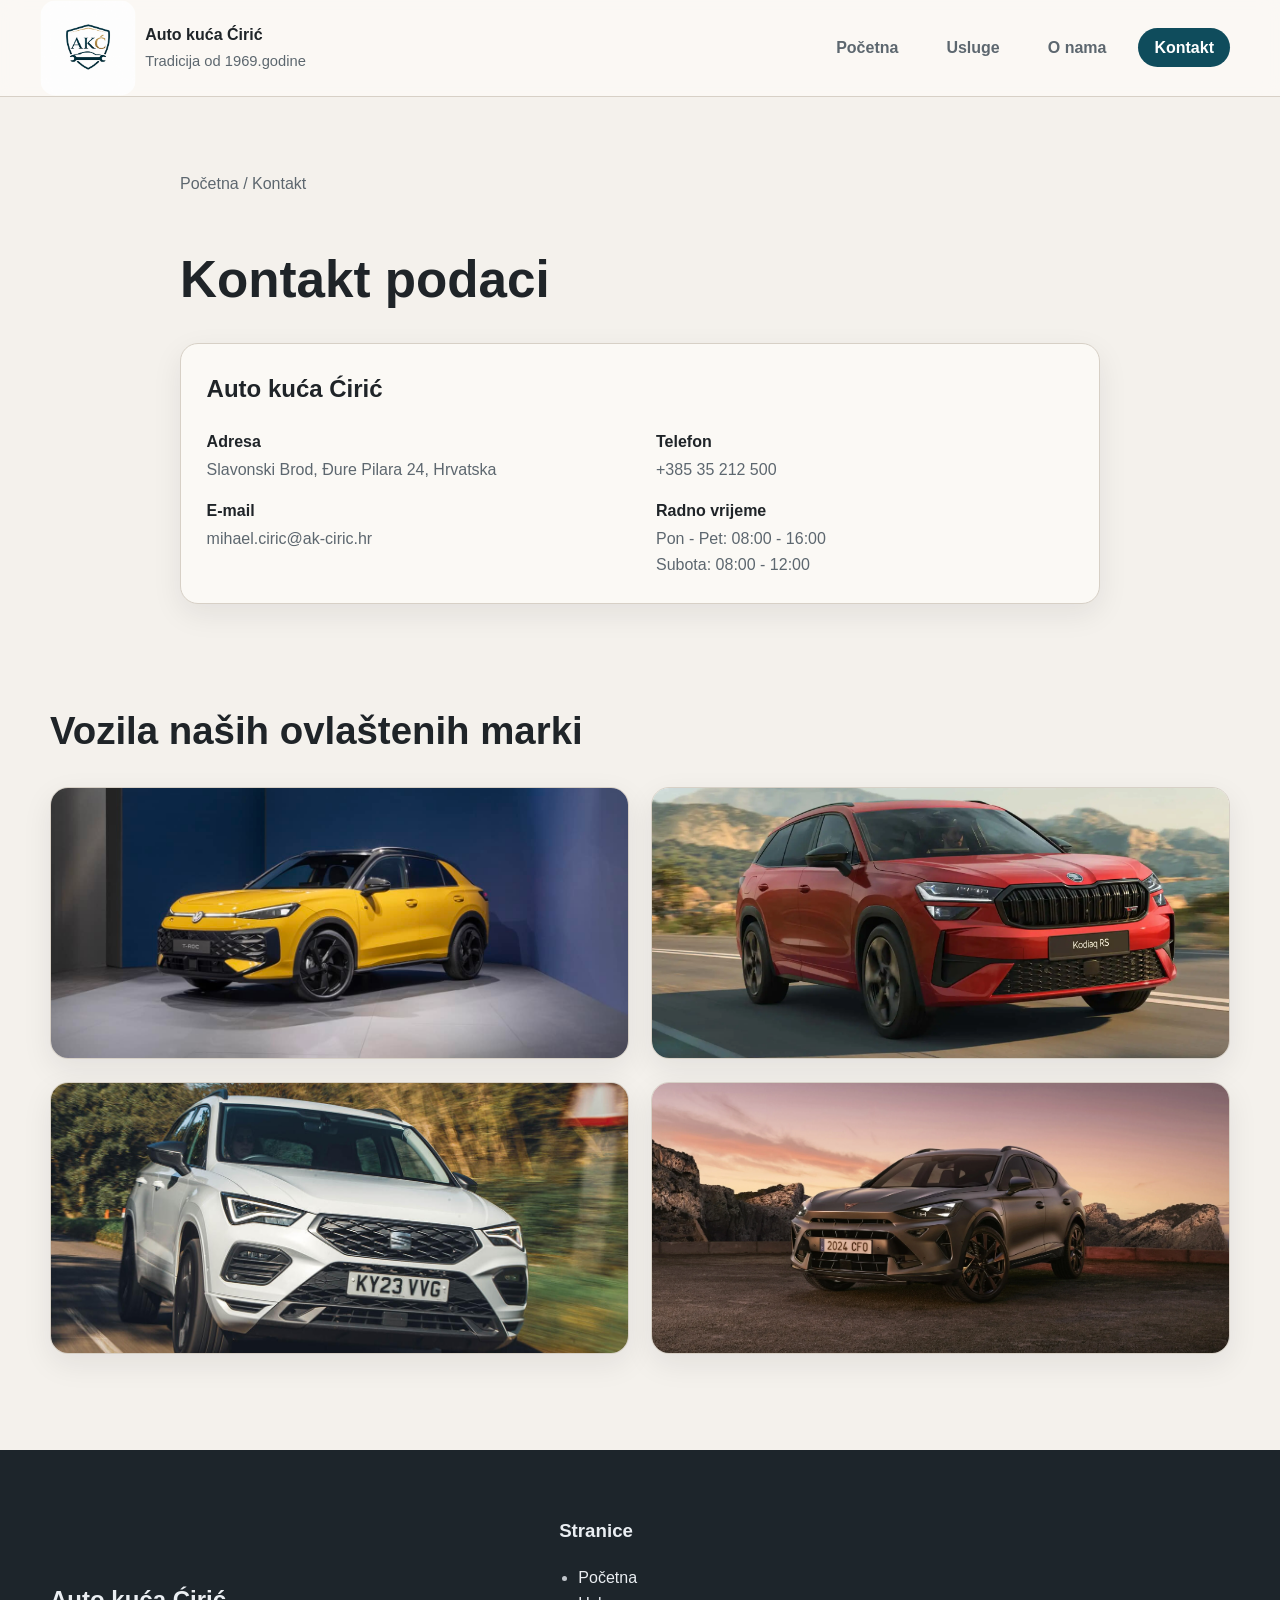
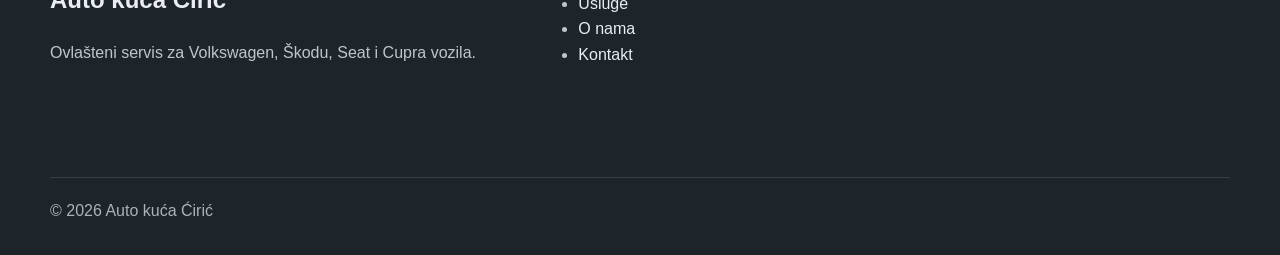
==== kontakt.html @ e88b70a4 "Add files via upload" ====
<!DOCTYPE html>
<html lang="hr">
<head>
  <meta charset="UTF-8">
  <meta name="viewport" content="width=device-width, initial-scale=1.0">
  <title>Kontakt | Auto kuća Ćirić</title>
  <link rel="stylesheet" href="css/style.css">
  <style>
    .site-logo {
      width: 76px;
      height: 76px;
      object-fit: contain;
      display: block;
      border-radius: 12px;
      flex: 0 0 76px;
      transform: scale(1.25);
      transform-origin: center;
    }

    .topbar {
      min-height: 96px;
    }

    .logo-wrap {
      gap: 1.2rem;
    }
  </style>
  <style>
    .contact-start {
    max-width: 920px;
    margin: 0 auto;
  }

  .contact-main-card {
    margin-top: 1.4rem;
    display: grid;
    grid-template-columns: repeat(2, minmax(0, 1fr));
    gap: 1rem 2rem;
    padding: 1.6rem;
  }

  .contact-main-card h2 {
    grid-column: 1 / -1;
    margin: 0 0 0.3rem;
  }

  .contact-main-card p {
    margin: 0;
    color: var(--muted);
  }

  .contact-main-card strong {
    color: var(--text);
    display: block;
    margin-bottom: 0.15rem;
  }

  .vehicle-gallery {
    display: grid;
    grid-template-columns: repeat(2, minmax(0, 1fr));
    gap: 1.4rem;
  }

  .vehicle-card {
    overflow: hidden;
    background: var(--surface);
    border: 1px solid var(--line);
    border-radius: var(--radius);
    box-shadow: var(--shadow);
    margin: 0;
  }

  .vehicle-card img {
    width: 100%;
    height: 270px;
    object-fit: cover;
  }

  @media (max-width: 900px) {
    .contact-main-card,
    .vehicle-gallery {
      grid-template-columns: 1fr;
    }

    .contact-main-card {
      text-align: left;
    }

    .vehicle-card img {
      height: 220px;
    }
  }
    
  </style>
  
</head>
<body>
  <a class="skip-link" href="#glavni-sadrzaj">Preskoči na sadržaj</a>
  <header class="site-header">
    <div class="container topbar">
      <div class="logo-wrap">
        <img class="site-logo" src="pictures/Logo.png" alt="Logo Auto kuća Ćirić" width="76" height="76">
        <div class="brand">
          <strong>Auto kuća Ćirić</strong>
          <span>Tradicija od 1969.godine</span>
        </div>
      </div>
      <button class="nav-toggle" aria-expanded="false" aria-label="Otvori izbornik">Izbornik</button>
      <nav class="main-nav" aria-label="Glavna navigacija">
        <ul>
          <li><a href="index.html">Početna</a></li>
          <li><a href="usluge.html">Usluge</a></li>
          <li><a href="onama.html">O nama</a></li>
          <li><a class="active" href="kontakt.html">Kontakt</a></li>
        </ul>
      </nav>
    </div>
  </header>

  <main id="glavni-sadrzaj">
    <section class="page-hero">
      <div class="container contact-start">
        <p class="breadcrumbs">Početna / Kontakt</p>
        <h1>Kontakt podaci</h1>
        <div class="contact-main-card info-box">
          <h2>Auto kuća Ćirić</h2>
          <p><strong>Adresa</strong>Slavonski Brod, Đure Pilara 24, Hrvatska</p>
          <p><strong>Telefon</strong>+385 35 212 500</p>
          <p><strong>E-mail</strong>mihael.ciric@ak-ciric.hr</p>
          <p><strong>Radno vrijeme</strong>Pon - Pet: 08:00 - 16:00<br>Subota: 08:00 - 12:00</p>
        </div>
      </div>
    </section>

    <section>
      <div class="container">
        <div class="section-head">
          <h2>Vozila naših ovlaštenih marki</h2>
        </div>
        <div class="vehicle-gallery">
          <figure class="vehicle-card">
            <img src="pictures/VW-T-ROC.jpeg" alt="Volkswagen T-Roc" loading="lazy">
          </figure>
          <figure class="vehicle-card">
            <img src="pictures/2025-skoda-kodiaq-rs.webp" alt="Škoda Kodiaq RS" loading="lazy">
          </figure>
          <figure class="vehicle-card">
            <img src="pictures/seat-ateca.jpg" alt="Seat Ateca" loading="lazy">
          </figure>
          <figure class="vehicle-card">
            <img src="pictures/2025-cupra-formentor.webp" alt="Cupra Formentor" loading="lazy">
          </figure>
        </div>
      </div>
    </section>
  </main>

  <footer class="site-footer">
    <div class="container footer-grid footer-grid--clean">
      <section>
        <h2>Auto kuća Ćirić</h2>
        <p>Ovlašteni servis za Volkswagen, Škodu, Seat i Cupra vozila.</p>
      </section>
      <nav aria-label="Podnožje navigacija">
        <h3>Stranice</h3>
        <ul>
          <li><a href="index.html">Početna</a></li>
          <li><a href="usluge.html">Usluge</a></li>
          <li><a href="onama.html">O nama</a></li>
          <li><a href="kontakt.html">Kontakt</a></li>
        </ul>
      </nav>
    </div>
    <div class="container copyright">© 2026 Auto kuća Ćirić</div>
  </footer>
</body>
</html>
---- css/style.css ----
:root {
  --bg: #f4f1ec;
  --surface: #fbf9f5;
  --surface-2: #ece7df;
  --text: #1f2428;
  --muted: #5d676f;
  --line: #d7d0c6;
  --primary: #0f4c5c;
  --primary-dark: #0a3844;
  --accent: #b8860b;
  --success: #3b7a57;
  --error: #a33a2b;
  --white: #ffffff;
  --shadow: 0 10px 30px rgba(20, 30, 40, 0.08);
  --radius: 18px;
  --radius-sm: 12px;
  --max: 1180px;
}

* { box-sizing: border-box; }
html { scroll-behavior: smooth; }

body {
  margin: 0;
  font-family: Arial, Helvetica, sans-serif;
  color: var(--text);
  background: var(--bg);
  line-height: 1.6;
}

img { max-width: 100%; display: block; }
a { color: inherit; text-decoration: none; }
ul { padding-left: 1.2rem; }

.container {
  width: min(100% - 2rem, var(--max));
  margin: 0 auto;
}

.skip-link {
  position: absolute;
  left: -999px;
  top: 0;
  background: var(--primary);
  color: var(--white);
  padding: 0.75rem 1rem;
  z-index: 1000;
}

.skip-link:focus {
  left: 1rem;
  top: 1rem;
}

.site-header {
  position: sticky;
  top: 0;
  z-index: 50;
  background: rgba(251, 249, 245, 0.92);
  backdrop-filter: blur(10px);
  border-bottom: 1px solid var(--line);
}

.topbar {
  display: flex;
  align-items: center;
  justify-content: space-between;
  gap: 1rem;
  min-height: 78px;
}

.logo-wrap {
  display: flex;
  align-items: center;
  gap: 0.9rem;
}

.logo-mark {
  width: 48px;
  height: 48px;
  border-radius: 14px;
  background: linear-gradient(135deg, var(--primary), var(--accent));
  display: grid;
  place-items: center;
  color: var(--white);
  font-weight: 700;
  box-shadow: var(--shadow);
}

.brand strong {
  display: block;
  font-size: 1rem;
}

.brand span {
  color: var(--muted);
  font-size: 0.92rem;
}

.nav-toggle {
  display: none;
  border: 1px solid var(--line);
  background: var(--surface);
  padding: 0.7rem 1rem;
  border-radius: 999px;
}

.main-nav ul {
  display: flex;
  gap: 1rem;
  list-style: none;
  padding: 0;
  margin: 0;
}

.main-nav a {
  padding: 0.7rem 1rem;
  border-radius: 999px;
  color: var(--muted);
  font-weight: 700;
}

.main-nav a:hover,
.main-nav a.active {
  background: var(--primary);
  color: var(--white);
}

.hero {
  padding: 5rem 0 3rem;
  background: linear-gradient(180deg, #f8f5ef 0%, #f4f1ec 100%);
}

.hero-grid,
.two-col,
.cards,
.contact-grid,
.footer-grid,
.stats,
.service-layout,
.about-layout,
.brand-grid {
  display: grid;
  gap: 1.5rem;
}

.hero-grid {
  grid-template-columns: 1fr;
}

.two-col,
.about-layout,
.service-layout,
.contact-grid {
  grid-template-columns: repeat(2, minmax(0, 1fr));
}

.hero-copy h1 {
  font-size: clamp(2.3rem, 5vw, 4.7rem);
  line-height: 1.05;
  margin-bottom: 1rem;
}

.eyebrow {
  display: inline-block;
  margin-bottom: 1rem;
  padding: 0.4rem 0.8rem;
  border-radius: 999px;
  background: rgba(15, 76, 92, 0.1);
  color: var(--primary);
  font-weight: 700;
}

.lead {
  font-size: 1.08rem;
  color: var(--muted);
  max-width: 60ch;
}

.hero-actions {
  display: flex;
  flex-wrap: wrap;
  gap: 1rem;
  margin: 1.6rem 0;
}

.btn {
  display: inline-flex;
  align-items: center;
  justify-content: center;
  min-width: 150px;
  min-height: 48px;
  padding: 0.9rem 1.2rem;
  border-radius: 999px;
  font-weight: 700;
  border: 1px solid transparent;
}

.btn-primary {
  background: var(--primary);
  color: var(--white);
}

.btn-primary:hover {
  background: var(--primary-dark);
}

.btn-secondary {
  background: transparent;
  color: var(--primary);
  border-color: var(--primary);
}

.card,
.info-box,
.table-wrap,
.form-panel,
.contact-card,
.map-panel,
.gallery-figure,
.pricing-note {
  background: var(--surface);
  border: 1px solid var(--line);
  border-radius: var(--radius);
  box-shadow: var(--shadow);
}

.stats {
  grid-template-columns: repeat(3, minmax(0, 1fr));
  margin-top: 1.5rem;
}

.stats .card {
  padding: 1rem;
}

.stats strong {
  display: block;
  font-size: 1.8rem;
  color: var(--primary);
}

section {
  padding: 4rem 0;
}

.section-head {
  margin-bottom: 1.6rem;
}

.section-head h2 {
  font-size: clamp(1.7rem, 3vw, 2.6rem);
  margin: 0 0 0.5rem;
}

.section-head p {
  color: var(--muted);
  max-width: 65ch;
}

.cards {
  grid-template-columns: repeat(3, minmax(0, 1fr));
}

.card {
  padding: 1.4rem;
}

.card h3 {
  margin-top: 0;
}

.card p,
.card li,
.info-box p,
.info-box li,
.contact-card p,
.form-panel p {
  color: var(--muted);
}

.card ul {
  margin: 0.8rem 0 0;
}

.highlight {
  background: var(--primary);
  color: var(--white);
}

.highlight p,
.highlight li {
  color: rgba(255,255,255,0.86);
}

.info-box {
  padding: 1.5rem;
}

.notice {
  padding: 1rem 1.2rem;
  border-left: 4px solid var(--accent);
  background: #fffaf0;
  border-radius: 0 var(--radius-sm) var(--radius-sm) 0;
}

.table-wrap {
  overflow-x: auto;
}

table {
  width: 100%;
  border-collapse: collapse;
}

caption {
  text-align: left;
  font-weight: 700;
  padding: 1rem;
}

th, td {
  padding: 1rem;
  border-bottom: 1px solid var(--line);
  text-align: left;
}

th {
  background: var(--surface-2);
}

tr:hover td {
  background: #f7f4ef;
}

.brand-grid {
  grid-template-columns: repeat(4, minmax(0, 1fr));
}

.brand-badge {
  padding: 1.2rem;
  border-radius: var(--radius-sm);
  text-align: center;
  background: var(--surface);
  border: 1px solid var(--line);
  font-weight: 700;
}

.brand-badge span {
  display: block;
  color: var(--muted);
  font-size: 0.95rem;
  font-weight: 400;
}

.gallery-figure {
  overflow: hidden;
}

.gallery-figure img {
  width: 100%;
  height: 100%;
  object-fit: cover;
}

.gallery-figure figcaption {
  padding: 1rem;
  color: var(--muted);
}

.map-panel iframe {
  width: 100%;
  min-height: 320px;
  border: 0;
  border-radius: var(--radius);
}

.form-panel {
  padding: 1.5rem;
}

.form-row {
  display: grid;
  gap: 0.5rem;
  margin-bottom: 1rem;
}

label {
  font-weight: 700;
}

input, select, textarea {
  width: 100%;
  padding: 0.9rem 1rem;
  border-radius: 12px;
  border: 1px solid #c8c1b6;
  background: var(--white);
}

input:focus, select:focus, textarea:focus {
  outline: 2px solid rgba(15, 76, 92, 0.2);
  border-color: var(--primary);
}

.error-message {
  min-height: 18px;
  color: var(--error);
  font-size: 0.9rem;
}

.form-feedback {
  margin-top: 1rem;
  padding: 1rem;
  border-radius: 14px;
  display: none;
}

.form-feedback.success {
  display: block;
  background: #e8f5ec;
  color: var(--success);
}

.form-feedback.error {
  display: block;
  background: #fdeceb;
  color: var(--error);
}

.subtle {
  color: var(--muted);
  font-size: 0.95rem;
}

.site-footer {
  background: #1d252b;
  color: #eaeef2;
  padding: 3rem 0 2rem;
  margin-top: 2rem;
}

.footer-grid {
  grid-template-columns: 1.5fr 1fr 1fr;
  align-items: start;
}

.site-footer a {
  color: #eaeef2;
}

.site-footer p,
.site-footer li {
  color: rgba(234, 238, 242, 0.8);
}

.socials {
  display: flex;
  gap: 0.8rem;
  flex-wrap: wrap;
}

.socials a {
  padding: 0.7rem 1rem;
  border: 1px solid rgba(255,255,255,0.16);
  border-radius: 999px;
}

.copyright {
  margin-top: 2rem;
  padding-top: 1.2rem;
  border-top: 1px solid rgba(255,255,255,0.12);
  color: rgba(234, 238, 242, 0.7);
}

.page-hero {
  padding: 3.6rem 0 2rem;
}

.page-hero h1 {
  font-size: clamp(2rem, 4vw, 3.5rem);
  margin-bottom: 0.7rem;
}

.breadcrumbs {
  color: var(--muted);
  margin-bottom: 1rem;
}

.small-anchor {
  display: inline-block;
  margin-top: 1rem;
  color: var(--primary);
  font-weight: 700;
}

@media (max-width: 900px) {
  .hero-grid,
  .two-col,
  .about-layout,
  .service-layout,
  .contact-grid,
  .footer-grid,
  .cards,
  .brand-grid,
  .stats {
    grid-template-columns: 1fr;
  }

  .nav-toggle {
    display: inline-flex;
  }

  .main-nav {
    position: absolute;
    left: 0;
    right: 0;
    top: 78px;
    background: var(--surface);
    border-bottom: 1px solid var(--line);
    padding: 1rem;
    display: none;
  }

  .main-nav.open {
    display: block;
  }

  .main-nav ul {
    flex-direction: column;
  }
}
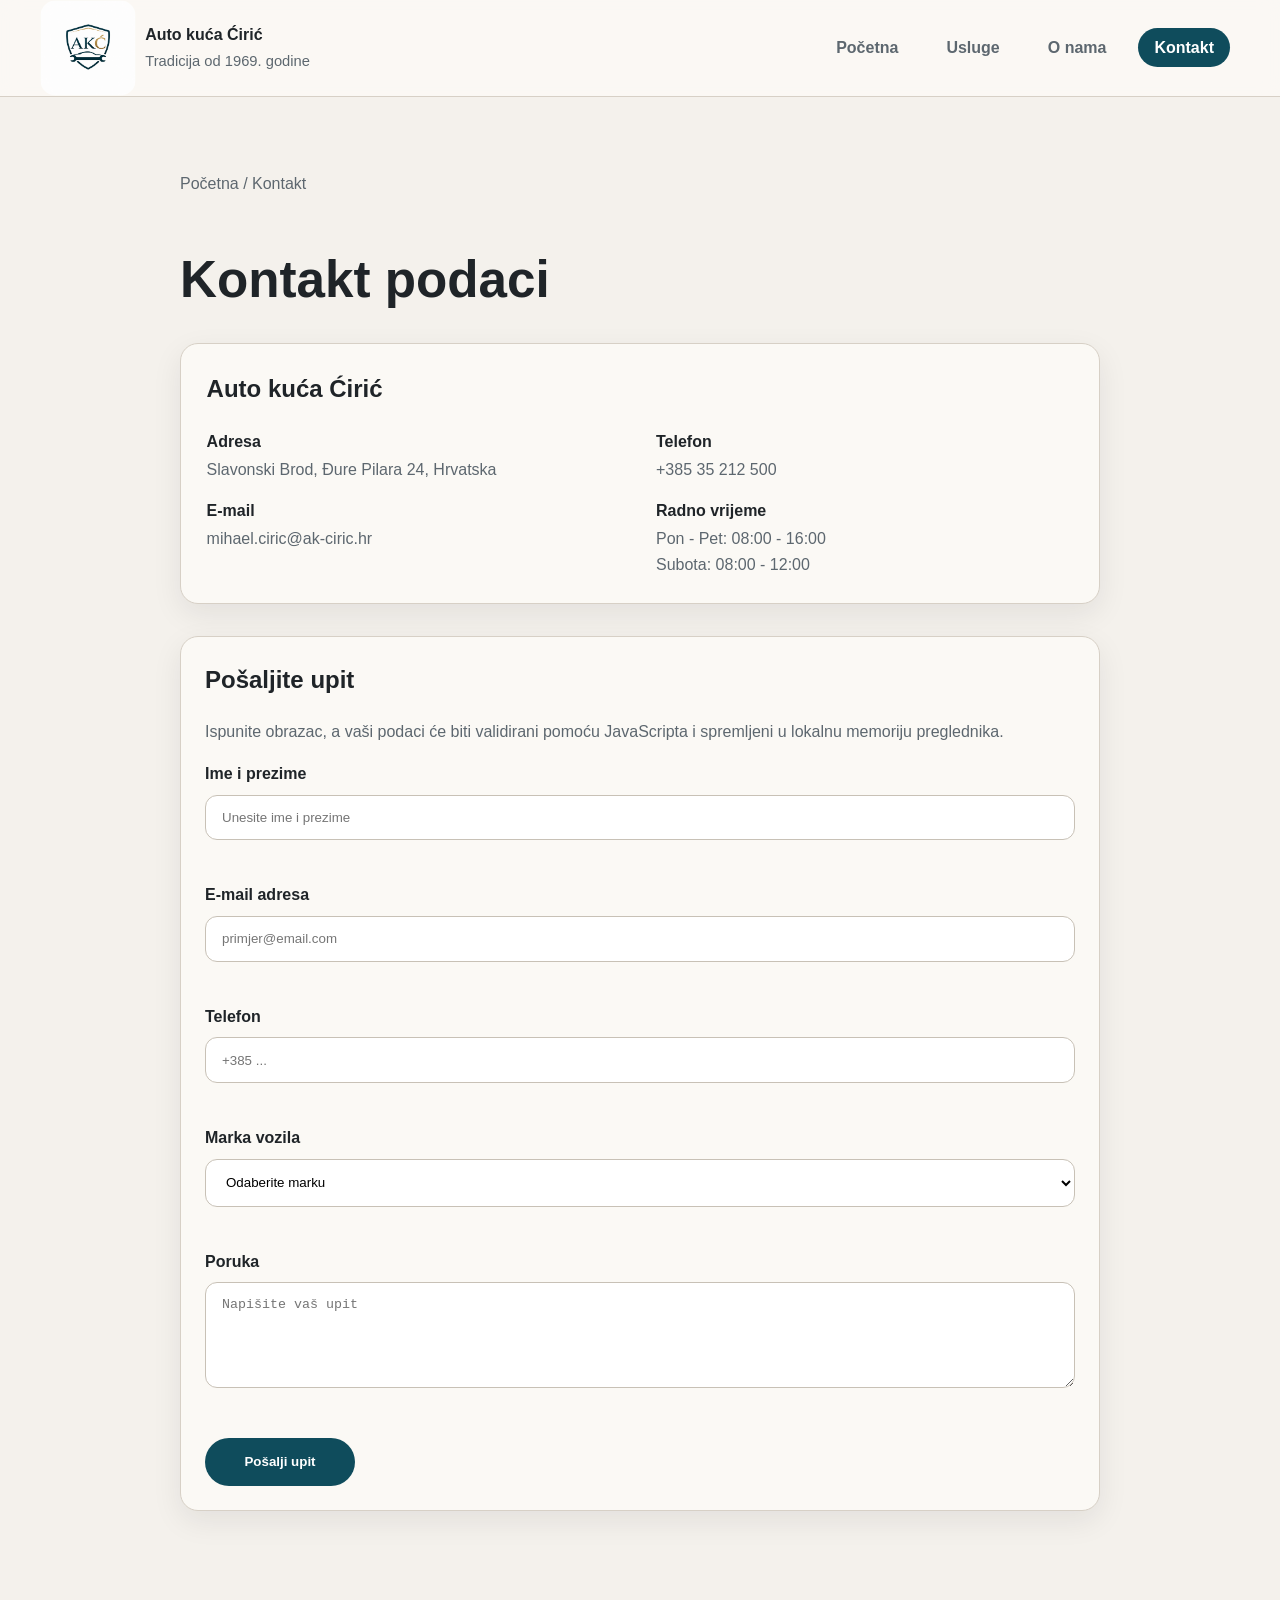
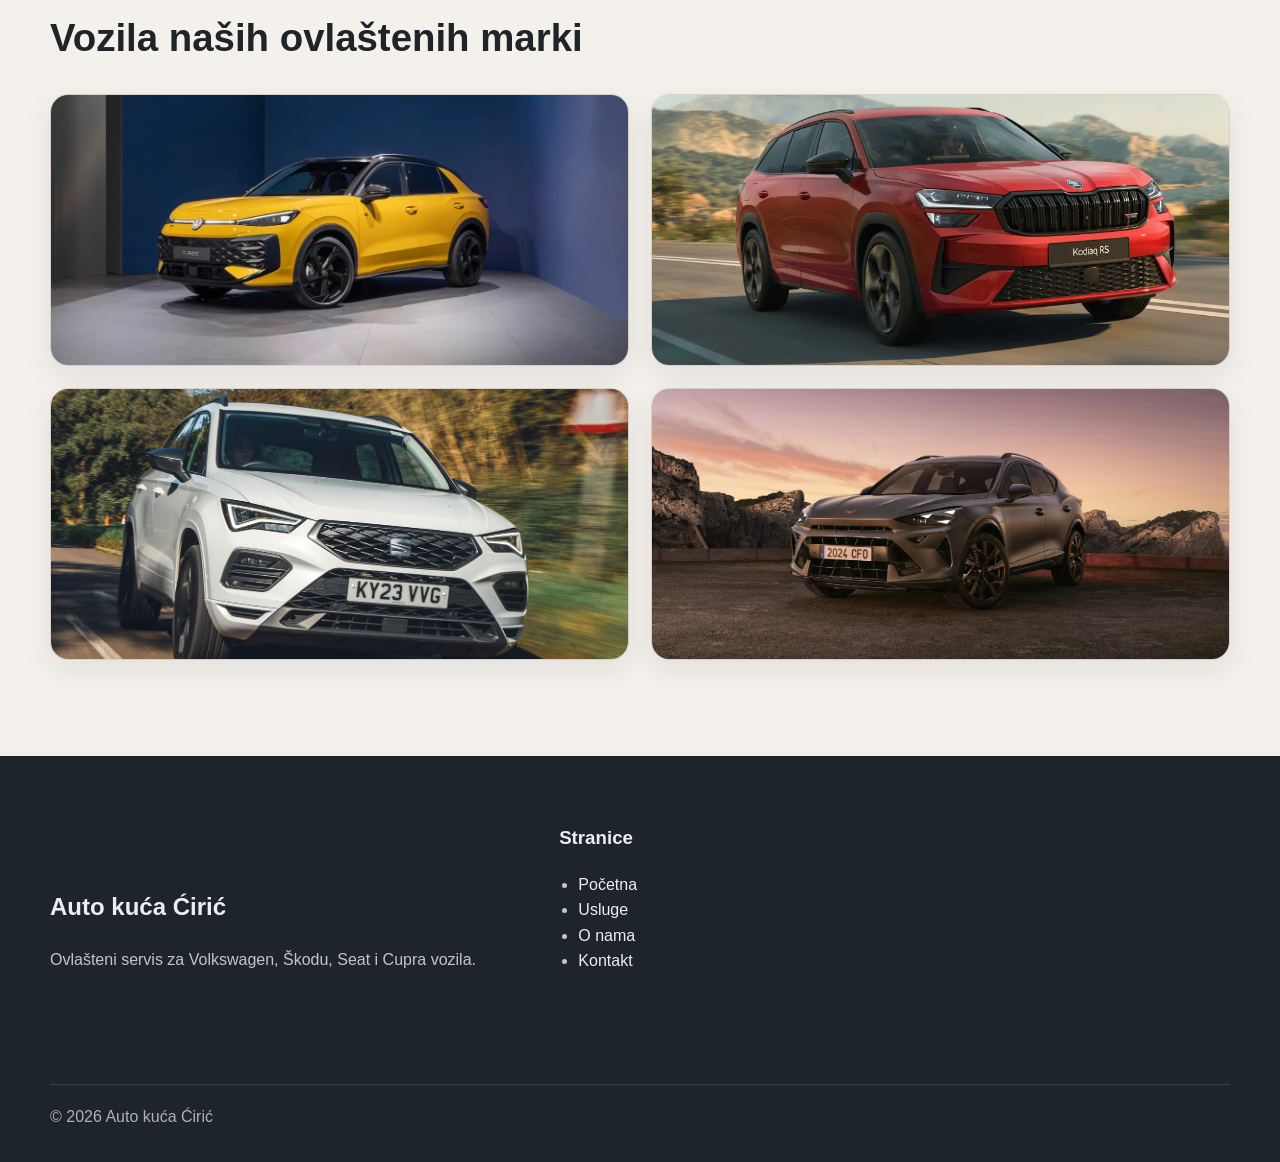
==== commit 6dc7fdec: "Add files via upload" ====
--- a/kontakt.html
+++ b/kontakt.html
@@ -24,88 +24,103 @@
     .logo-wrap {
       gap: 1.2rem;
     }
+
+    .contact-start {
+      max-width: 920px;
+      margin: 0 auto;
+    }
+
+    .contact-main-card {
+      margin-top: 1.4rem;
+      display: grid;
+      grid-template-columns: repeat(2, minmax(0, 1fr));
+      gap: 1rem 2rem;
+      padding: 1.6rem;
+    }
+
+    .contact-main-card h2 {
+      grid-column: 1 / -1;
+      margin: 0 0 0.3rem;
+    }
+
+    .contact-main-card p {
+      margin: 0;
+      color: var(--muted);
+    }
+
+    .contact-main-card strong {
+      color: var(--text);
+      display: block;
+      margin-bottom: 0.15rem;
+    }
+
+    .contact-form-wrap {
+      margin-top: 2rem;
+      max-width: 920px;
+      margin-left: auto;
+      margin-right: auto;
+    }
+
+    .form-panel h2 {
+      margin-top: 0;
+    }
+
+    .form-panel .btn {
+      margin-top: 0.5rem;
+    }
+
+    .vehicle-gallery {
+      display: grid;
+      grid-template-columns: repeat(2, minmax(0, 1fr));
+      gap: 1.4rem;
+    }
+
+    .vehicle-card {
+      overflow: hidden;
+      background: var(--surface);
+      border: 1px solid var(--line);
+      border-radius: var(--radius);
+      box-shadow: var(--shadow);
+      margin: 0;
+    }
+
+    .vehicle-card img {
+      width: 100%;
+      height: 270px;
+      object-fit: cover;
+    }
+
+    @media (max-width: 900px) {
+      .contact-main-card,
+      .vehicle-gallery {
+        grid-template-columns: 1fr;
+      }
+
+      .contact-main-card {
+        text-align: left;
+      }
+
+      .vehicle-card img {
+        height: 220px;
+      }
+    }
   </style>
-  <style>
-    .contact-start {
-    max-width: 920px;
-    margin: 0 auto;
-  }
-
-  .contact-main-card {
-    margin-top: 1.4rem;
-    display: grid;
-    grid-template-columns: repeat(2, minmax(0, 1fr));
-    gap: 1rem 2rem;
-    padding: 1.6rem;
-  }
-
-  .contact-main-card h2 {
-    grid-column: 1 / -1;
-    margin: 0 0 0.3rem;
-  }
-
-  .contact-main-card p {
-    margin: 0;
-    color: var(--muted);
-  }
-
-  .contact-main-card strong {
-    color: var(--text);
-    display: block;
-    margin-bottom: 0.15rem;
-  }
-
-  .vehicle-gallery {
-    display: grid;
-    grid-template-columns: repeat(2, minmax(0, 1fr));
-    gap: 1.4rem;
-  }
-
-  .vehicle-card {
-    overflow: hidden;
-    background: var(--surface);
-    border: 1px solid var(--line);
-    border-radius: var(--radius);
-    box-shadow: var(--shadow);
-    margin: 0;
-  }
-
-  .vehicle-card img {
-    width: 100%;
-    height: 270px;
-    object-fit: cover;
-  }
-
-  @media (max-width: 900px) {
-    .contact-main-card,
-    .vehicle-gallery {
-      grid-template-columns: 1fr;
-    }
-
-    .contact-main-card {
-      text-align: left;
-    }
-
-    .vehicle-card img {
-      height: 220px;
-    }
-  }
-    
-  </style>
-  
 </head>
 <body>
   <a class="skip-link" href="#glavni-sadrzaj">Preskoči na sadržaj</a>
+
   <header class="site-header">
     <div class="container topbar">
       <div class="logo-wrap">
         <img class="site-logo" src="pictures/Logo.png" alt="Logo Auto kuća Ćirić" width="76" height="76">
         <div class="brand">
           <strong>Auto kuća Ćirić</strong>
-          <span>Tradicija od 1969.godine</span>
+          <span>Tradicija od 1969. godine</span>
         </div>
       </div>
+
       <button class="nav-toggle" aria-expanded="false" aria-label="Otvori izbornik">Izbornik</button>
+
       <nav class="main-nav" aria-label="Glavna navigacija">
         <ul>
           <li><a href="index.html">Početna</a></li>
@@ -122,12 +137,78 @@
       <div class="container contact-start">
         <p class="breadcrumbs">Početna / Kontakt</p>
         <h1>Kontakt podaci</h1>
+
         <div class="contact-main-card info-box">
           <h2>Auto kuća Ćirić</h2>
-          <p><strong>Adresa</strong>Slavonski Brod, Đure Pilara 24, Hrvatska</p>
-          <p><strong>Telefon</strong>+385 35 212 500</p>
-          <p><strong>E-mail</strong>mihael.ciric@ak-ciric.hr</p>
-          <p><strong>Radno vrijeme</strong>Pon - Pet: 08:00 - 16:00<br>Subota: 08:00 - 12:00</p>
+
+          <p>
+            <strong>Adresa</strong>
+            Slavonski Brod, Đure Pilara 24, Hrvatska
+          </p>
+
+          <p>
+            <strong>Telefon</strong>
+            +385 35 212 500
+          </p>
+
+          <p>
+            <strong>E-mail</strong>
+            mihael.ciric@ak-ciric.hr
+          </p>
+
+          <p>
+            <strong>Radno vrijeme</strong>
+            Pon - Pet: 08:00 - 16:00<br>
+            Subota: 08:00 - 12:00
+          </p>
+        </div>
+
+        <div class="contact-form-wrap">
+          <div class="form-panel">
+            <h2>Pošaljite upit</h2>
+            <p>Ispunite obrazac, a vaši podaci će biti validirani pomoću JavaScripta i spremljeni u lokalnu memoriju preglednika.</p>
+
+            <form id="kontakt-form" novalidate>
+              <div class="form-row">
+                <label for="ime">Ime i prezime</label>
+                <input type="text" id="ime" name="ime" placeholder="Unesite ime i prezime">
+                <span class="error-message" id="ime-error"></span>
+              </div>
+
+              <div class="form-row">
+                <label for="email">E-mail adresa</label>
+                <input type="email" id="email" name="email" placeholder="primjer@email.com">
+                <span class="error-message" id="email-error"></span>
+              </div>
+
+              <div class="form-row">
+                <label for="telefon">Telefon</label>
+                <input type="text" id="telefon" name="telefon" placeholder="+385 ...">
+                <span class="error-message" id="telefon-error"></span>
+              </div>
+
+              <div class="form-row">
+                <label for="marka">Marka vozila</label>
+                <select id="marka" name="marka">
+                  <option value="">Odaberite marku</option>
+                  <option value="Volkswagen">Volkswagen</option>
+                  <option value="Škoda">Škoda</option>
+                  <option value="SEAT">SEAT</option>
+                  <option value="Cupra">Cupra</option>
+                </select>
+                <span class="error-message" id="marka-error"></span>
+              </div>
+
+              <div class="form-row">
+                <label for="poruka">Poruka</label>
+                <textarea id="poruka" name="poruka" rows="5" placeholder="Napišite vaš upit"></textarea>
+                <span class="error-message" id="poruka-error"></span>
+              </div>
+
+              <button type="submit" class="btn btn-primary">Pošalji upit</button>
+              <div id="form-feedback" class="form-feedback" aria-live="polite"></div>
+            </form>
+          </div>
         </div>
       </div>
     </section>
@@ -137,16 +218,20 @@
         <div class="section-head">
           <h2>Vozila naših ovlaštenih marki</h2>
         </div>
+
         <div class="vehicle-gallery">
           <figure class="vehicle-card">
             <img src="pictures/VW-T-ROC.jpeg" alt="Volkswagen T-Roc" loading="lazy">
           </figure>
+
           <figure class="vehicle-card">
             <img src="pictures/2025-skoda-kodiaq-rs.webp" alt="Škoda Kodiaq RS" loading="lazy">
           </figure>
+
           <figure class="vehicle-card">
             <img src="pictures/seat-ateca.jpg" alt="Seat Ateca" loading="lazy">
           </figure>
+
           <figure class="vehicle-card">
             <img src="pictures/2025-cupra-formentor.webp" alt="Cupra Formentor" loading="lazy">
           </figure>
@@ -161,6 +246,7 @@
         <h2>Auto kuća Ćirić</h2>
         <p>Ovlašteni servis za Volkswagen, Škodu, Seat i Cupra vozila.</p>
       </section>
+
       <nav aria-label="Podnožje navigacija">
         <h3>Stranice</h3>
         <ul>
@@ -171,7 +257,10 @@
         </ul>
       </nav>
     </div>
+
     <div class="container copyright">© 2026 Auto kuća Ćirić</div>
   </footer>
+
+  <script src="js/script.js"></script>
 </body>
 </html>
